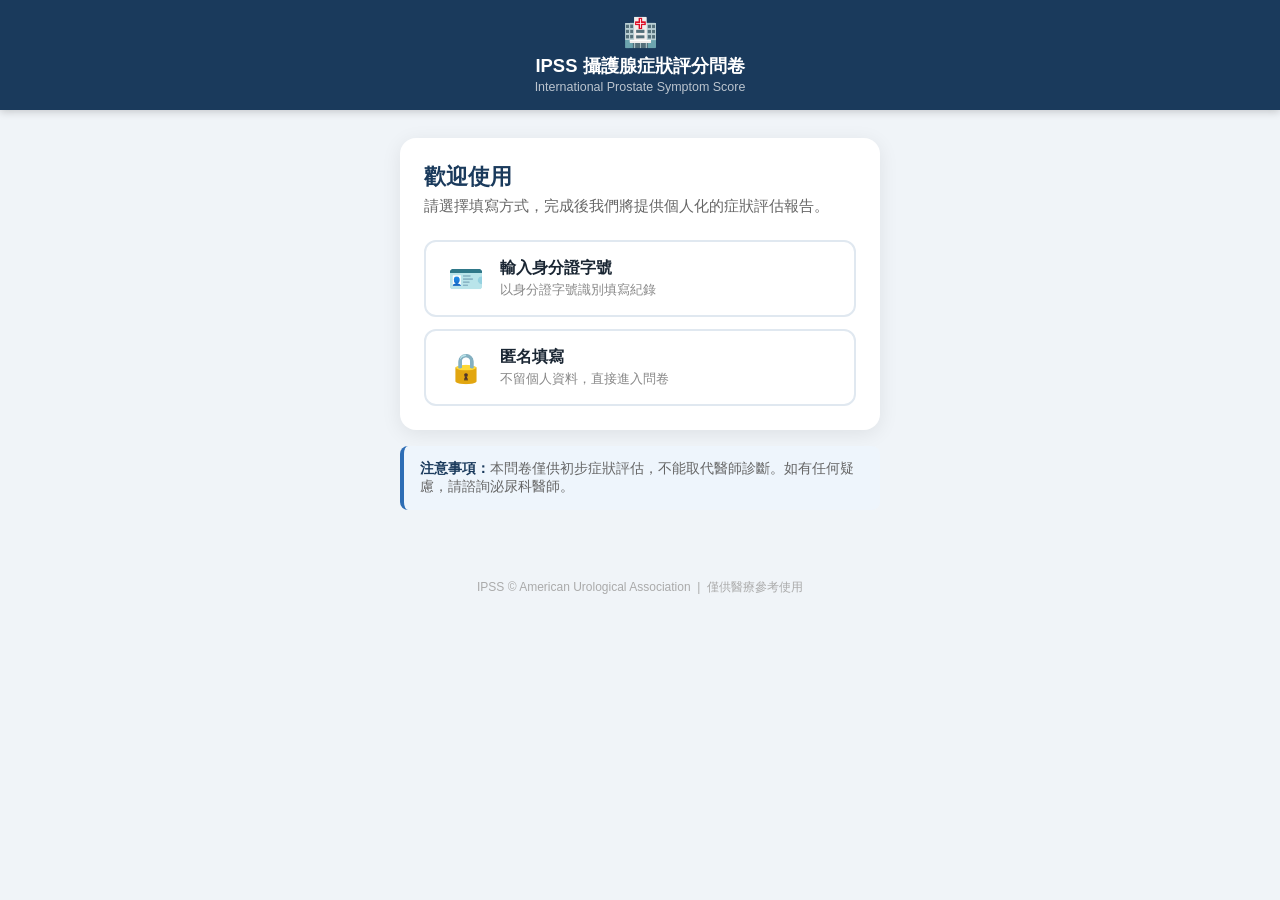
==== result.html @ a805e0fd "新增第8題QoL、ID遮罩、撤銷機制、手機表格提示 - 新增 QoL 生活品質第8題（0-6，獨立計分） - 身分證字號送 Google Sheets 前遮罩後4碼 - 選題後顯示撤銷 Toast（9" ====
<!DOCTYPE html>
<html lang="zh-TW">
<head>
  <meta charset="UTF-8">
  <meta name="viewport" content="width=device-width, initial-scale=1.0">
  <title>IPSS 評估結果</title>
  <link rel="stylesheet" href="style.css">
</head>
<body>

  <header class="app-header">
    <span class="logo-icon">🏥</span>
    <h1>IPSS 評估結果</h1>
    <p>International Prostate Symptom Score</p>
  </header>

  <main class="container">

    <div id="patient-bar" class="patient-info-bar" style="display:none;">
      <span class="info-icon">👤</span>
      <span id="patient-label"></span>
    </div>

    <!-- Score + Grade -->
    <div class="card">
      <div class="score-display">
        <svg id="score-gauge" viewBox="0 0 220 140" width="220" height="140" style="display:block;margin:0 auto;overflow:visible;">
          <path id="gauge-bg-mild"     fill="none" stroke="#8fd4a4" stroke-width="20" stroke-linecap="butt"/>
          <path id="gauge-bg-moderate" fill="none" stroke="#f5c882" stroke-width="20" stroke-linecap="butt"/>
          <path id="gauge-bg-severe"   fill="none" stroke="#f0908a" stroke-width="20" stroke-linecap="butt"/>
          <path id="gauge-fill" d="" fill="none" stroke="#27ae60" stroke-width="20" stroke-linecap="round"/>
          <text id="gauge-score-text" x="110" y="90" text-anchor="middle" font-size="48" font-weight="800" fill="#27ae60" font-family="-apple-system,'PingFang TC',sans-serif">--</text>
          <text x="110" y="118" text-anchor="middle" font-size="13" fill="#999" font-family="-apple-system,'PingFang TC',sans-serif">總分 / 35</text>
          <text x="22"  y="138" text-anchor="middle" font-size="11" fill="#999">0</text>
          <text x="198" y="138" text-anchor="middle" font-size="11" fill="#999">35</text>
        </svg>
      </div>
      <div style="display:flex;justify-content:center;gap:14px;margin:4px 0 12px;flex-wrap:wrap;">
        <span style="display:flex;align-items:center;gap:5px;font-size:12px;color:#555;"><span style="width:12px;height:12px;border-radius:50%;background:#8fd4a4;display:inline-block;"></span>輕度 0–7</span>
        <span style="display:flex;align-items:center;gap:5px;font-size:12px;color:#555;"><span style="width:12px;height:12px;border-radius:50%;background:#f5c882;display:inline-block;"></span>中度 8–19</span>
        <span style="display:flex;align-items:center;gap:5px;font-size:12px;color:#555;"><span style="width:12px;height:12px;border-radius:50%;background:#f0908a;display:inline-block;"></span>重度 20–35</span>
      </div>
      <div class="severity-badge" id="severity-badge"></div>
      <div class="severity-desc" id="severity-desc"></div>
      <!-- QoL 生活品質 -->
      <div id="qol-display" style="text-align:center;margin:4px 0 8px;padding:10px 16px;background:#f8faff;border-radius:10px;display:flex;align-items:center;justify-content:center;gap:10px;">
        <span style="font-size:13px;color:#888;">生活品質（Q8）</span>
        <span id="qol-score-text" style="font-weight:800;font-size:18px;"></span>
        <span id="qol-label-text" style="font-size:14px;color:#555;"></span>
      </div>
    </div>

    <!-- Treatment recommendations -->
    <div class="card">
      <div class="treatment-section">
        <h3>🩺 建議治療方向</h3>
        <div id="treatment-content"></div>
      </div>
    </div>

    <!-- Answer review -->
    <div class="card">
      <div class="treatment-section">
        <h3>📋 作答回顧</h3>
        <table id="answer-table" style="width:100%; border-collapse:collapse; font-size:14px; margin-top:8px;">
          <thead>
            <tr style="background:#eef5fc; color:#1a3a5c;">
              <th style="text-align:left; padding:8px 10px; border-bottom:2px solid #e0e8f0;">題目</th>
              <th style="text-align:center; padding:8px 10px; border-bottom:2px solid #e0e8f0; white-space:nowrap;">分數</th>
            </tr>
          </thead>
          <tbody id="answer-tbody"></tbody>
        </table>
      </div>
    </div>

    <div class="result-footer">
      <p>⚠️ 以上結果僅供參考，請依照醫師評估為準。</p>
      <button class="btn-primary" onclick="restart()">重新填寫</button>
    </div>

  </main>

  <footer class="app-footer">
    IPSS © American Urological Association &nbsp;|&nbsp; 僅供醫療參考使用
  </footer>

  <script src="app.js"></script>
  <script>
    const session = getSession();

    // If no completed session, redirect to start
    if (!session.identity || !session.answers || session.answers.length < QUESTIONS.length || session.qol === undefined) {
      navigate('index.html');
    }

    // Patient info bar
    if (session.identity && session.identity.type !== 'anonymous') {
      const bar = document.getElementById('patient-bar');
      document.getElementById('patient-label').textContent = '身分證字號：' + session.identity.value;
      bar.style.display = 'flex';
    }

    const answers = session.answers;
    const total = answers.reduce((a, b) => a + b, 0);
    const grade = getGrade(total);
    const info = RESULTS[grade];

    const colors = { mild: '#27ae60', moderate: '#e67e22', severe: '#e74c3c' };
    const c = colors[grade];

    // SVG gauge
    (function() {
      const CX = 110, CY = 110, R = 88;
      function pt(s) {
        const a = (s / 35) * Math.PI;
        return [(CX - R * Math.cos(a)).toFixed(1), (CY - R * Math.sin(a)).toFixed(1)];
      }
      function arc(s1, s2) {
        if (s1 >= s2) return '';
        const [x1, y1] = pt(s1), [x2, y2] = pt(s2);
        const large = (s2 - s1) / 35 > 0.5 ? 1 : 0;
        return 'M ' + x1 + ' ' + y1 + ' A ' + R + ' ' + R + ' 0 ' + large + ' 1 ' + x2 + ' ' + y2;
      }
      function fillPath(s) {
        if (s <= 0) return '';
        if (s >= 35) {
          var [xm, ym] = pt(17.5);
          var [xe, ye] = pt(35);
          return 'M 22 110 A ' + R + ' ' + R + ' 0 0 1 ' + xm + ' ' + ym + ' A ' + R + ' ' + R + ' 0 0 1 ' + xe + ' ' + ye;
        }
        const [x, y] = pt(s);
        const large = s / 35 > 0.5 ? 1 : 0;
        return 'M 22 110 A ' + R + ' ' + R + ' 0 ' + large + ' 1 ' + x + ' ' + y;
      }

      // Zone backgrounds
      document.getElementById('gauge-bg-mild').setAttribute('d', arc(0, 7));
      document.getElementById('gauge-bg-moderate').setAttribute('d', arc(7, 19));
      document.getElementById('gauge-bg-severe').setAttribute('d', arc(19, 35));

      // Fill
      document.getElementById('gauge-fill').setAttribute('d', fillPath(total));
      document.getElementById('gauge-fill').setAttribute('stroke', c);
      document.getElementById('gauge-score-text').textContent = total;
      document.getElementById('gauge-score-text').setAttribute('fill', c);
    })();

    // Severity badge
    const badge = document.getElementById('severity-badge');
    badge.textContent = info.grade + '（' + info.range + '）';
    badge.style.background = c;

    // Summary
    document.getElementById('severity-desc').textContent = info.summary;

    // QoL 生活品質顯示
    const qolScore = session.qol;
    document.getElementById('qol-score-text').textContent = qolScore + ' / 6';
    document.getElementById('qol-score-text').style.color = QOL_COLORS[qolScore];
    document.getElementById('qol-label-text').textContent = QOL_LABELS[qolScore];

    // Treatment section
    const container = document.getElementById('treatment-content');

    // Mild: lifestyle only
    if (info.lifestyle) {
      container.innerHTML = `
        <div style="background:#f0f6ff;border-radius:12px;padding:16px;">
          <div style="font-size:0.9rem;font-weight:700;color:#1a3a5c;margin-bottom:10px;">💡 建議生活調整</div>
          <ul style="margin:0;padding-left:18px;color:#444;line-height:2.2;font-size:0.95rem;">
            ${info.lifestyle.tips.map(t=>`<li>${t}</li>`).join('')}
          </ul>
        </div>`;
    }

    // Moderate / Severe: comparison table
    if (info.table) {
      const t = info.table;

      // 表頭：圖示 + 名稱 + 副標 + 星星
      const thCells = t.cols.map(col => {
        const hlBg   = col.highlight ? '#1a3a5c' : '#eef5fc';
        const hlText = col.highlight ? '#fff'    : '#1a3a5c';
        const badge  = col.badge
          ? `<div style="background:#f5a623;color:#1a3a5c;border-radius:20px;padding:1px 8px;font-size:0.65rem;font-weight:700;margin:3px auto 0;display:inline-block;">${col.badge}</div>`
          : '';
        return `<th style="background:${hlBg};color:${hlText};padding:10px 6px;text-align:center;font-size:0.8rem;min-width:70px;border-radius:8px 8px 0 0;">
          <div style="font-size:1.2rem;">${col.icon}</div>
          <div style="font-weight:700;margin-top:2px;">${col.name}</div>
          <div style="font-size:0.68rem;opacity:0.75;">${col.sub}</div>
          <div style="margin-top:4px;">${renderStars(col.stars)}</div>
          ${badge}
        </th>`;
      }).join('');

      // 資料列
      const trRows = t.rows.map((row, ri) => {
        const rowBg = ri % 2 === 0 ? '#fff' : '#f8fbff';
        const tdCells = t.cols.map(col => {
          const val = row.values[col.key];
          const isGood = val.startsWith('✅');
          const isWarn = val.startsWith('⚠️');
          const fg = isGood ? '#2e7d32' : isWarn ? '#b05000' : '#333';
          const colBg = col.highlight ? '#f0f5ff' : rowBg;
          return `<td style="background:${colBg};padding:10px 6px;text-align:center;font-size:0.8rem;color:${fg};border-bottom:1px solid #e8eef6;">${val}</td>`;
        }).join('');
        return `<tr><td style="background:${rowBg};padding:10px 8px;font-size:0.78rem;font-weight:600;color:#555;border-bottom:1px solid #e8eef6;white-space:nowrap;">${row.label}</td>${tdCells}</tr>`;
      }).join('');

      // 優缺點列
      const prosRow = t.cols.map(col => {
        const colBg = col.highlight ? '#e8f2ff' : '#f7faff';
        return `<td style="background:${colBg};padding:8px 6px;vertical-align:top;border-bottom:1px solid #e8eef6;">
          <ul style="margin:0;padding-left:12px;font-size:0.73rem;color:#444;line-height:1.6;">
            ${t.pros[col.key].map(p=>`<li>${p}</li>`).join('')}
          </ul>
        </td>`;
      }).join('');

      const consRow = t.cols.map(col => {
        const colBg = col.highlight ? '#e8f2ff' : '#f7faff';
        return `<td style="background:${colBg};padding:8px 6px;vertical-align:top;">
          <ul style="margin:0;padding-left:12px;font-size:0.73rem;color:#444;line-height:1.6;">
            ${t.cons[col.key].map(c=>`<li>${c}</li>`).join('')}
          </ul>
        </td>`;
      }).join('');

      container.innerHTML = `
        <div style="font-size:12px;color:#aaa;text-align:right;margin-bottom:4px;">← 左右滑動查看 →</div>
      <div style="overflow-x:auto;-webkit-overflow-scrolling:touch;">
          <table style="width:100%;border-collapse:separate;border-spacing:0;font-family:inherit;">
            <thead>
              <tr>
                <th style="background:#f0f4f8;padding:10px 8px;text-align:left;font-size:0.78rem;color:#888;border-radius:8px 0 0 0;"></th>
                ${thCells}
              </tr>
            </thead>
            <tbody>
              ${trRows}
              <tr>
                <td style="padding:8px;font-size:0.78rem;font-weight:600;color:#555;vertical-align:top;border-bottom:1px solid #e8eef6;">優點</td>
                ${prosRow}
              </tr>
              <tr>
                <td style="padding:8px;font-size:0.78rem;font-weight:600;color:#555;vertical-align:top;">注意</td>
                ${consRow}
              </tr>
            </tbody>
          </table>
        </div>
        <div style="margin-top:10px;background:#fff8e1;border-radius:8px;padding:10px 14px;font-size:0.82rem;color:#795548;">
          ⚠️ 以上為一般性說明，實際治療方式請依醫師評估為準。
        </div>`;
    }

    // Answer review table
    const tbody = document.getElementById('answer-tbody');
    QUESTIONS.forEach((q, i) => {
      const score = answers[i];
      const optLabel = q.options.find(o => o.score === score);
      const tr = document.createElement('tr');
      tr.style.borderBottom = '1px solid #e0e8f0';
      tr.innerHTML =
        '<td style="padding:10px 10px; line-height:1.4; color:#444;">' + q.text + '</td>' +
        '<td style="padding:10px 10px; text-align:center; font-weight:700; color:#2d6db5; white-space:nowrap;">' +
          score + '<br><span style="font-size:11px; color:#888; font-weight:400;">' + (optLabel ? optLabel.label : '') + '</span>' +
        '</td>';
      tbody.appendChild(tr);
    });

    // Total row
    const totalTr = document.createElement('tr');
    totalTr.style.background = '#eef5fc';
    totalTr.innerHTML =
      '<td style="padding:10px 10px; font-weight:700; color:#1a3a5c;">總分</td>' +
      '<td style="padding:10px 10px; text-align:center; font-weight:800; font-size:18px;" style="color:' + c + ';">' + total + '</td>';
    tbody.appendChild(totalTr);

    // 遮罩身分證（只保留後4碼）
    const maskedId = session.identity.type === 'idno'
      ? '******' + session.identity.value.slice(-4)
      : '匿名';

    // Persist record to localStorage
    const record = {
      timestamp: new Date().toISOString(),
      identity: { type: session.identity.type, value: maskedId },
      score: total,
      grade: info.grade,
      qol: session.qol,
      answers: answers,
    };
    const records = JSON.parse(localStorage.getItem('ipss_records') || '[]');
    records.push(record);
    localStorage.setItem('ipss_records', JSON.stringify(records));

    // Send to Google Sheets（送遮罩後的資料）
    const SHEETS_URL = 'https://script.google.com/macros/s/AKfycbypbyrwJOj7AdeO3Hhu7jiio6t0wIrCwXsBVBQCEk0CDJsqKFrrcOL4mwzl0zAhEeQJcQ/exec';
    fetch(SHEETS_URL, {
      method: 'POST',
      mode: 'no-cors',
      headers: { 'Content-Type': 'application/json' },
      body: JSON.stringify(record),
    }).catch(() => {}); // 靜默失敗，不影響使用者

    function restart() {
      clearSession();
      navigate('index.html');
    }
  </script>

</body>
</html>
---- style.css ----
/* ===== IPSS App - Shared Styles ===== */
* { box-sizing: border-box; margin: 0; padding: 0; }

body {
  font-family: -apple-system, 'PingFang TC', 'Microsoft JhengHei', sans-serif;
  background: #f0f4f8;
  min-height: 100vh;
  color: #1a2633;
  font-size: 17px;
}

/* ===== Header ===== */
.app-header {
  background: #1a3a5c;
  color: white;
  padding: 16px 20px;
  text-align: center;
  box-shadow: 0 2px 8px rgba(0,0,0,0.18);
}
.app-header .logo-icon { font-size: 28px; display: block; margin-bottom: 4px; }
.app-header h1 { font-size: 1.15rem; font-weight: 700; }
.app-header p { font-size: 0.78rem; opacity: 0.7; margin-top: 2px; }

/* ===== Container / Card ===== */
.container { max-width: 520px; margin: 0 auto; padding: 20px 16px 40px; }
.card {
  background: #fff;
  border-radius: 16px;
  padding: 24px;
  box-shadow: 0 4px 20px rgba(0,0,0,0.08);
  margin-bottom: 16px;
}

/* ===== Legacy header (index/result simple layout) ===== */
.header { text-align: center; margin-bottom: 24px; }
.header .logo { font-size: 48px; margin-bottom: 8px; }
.header h1 { font-size: 24px; color: #1a3a5c; font-weight: 700; }
.header .subtitle { font-size: 12px; color: #888; margin-top: 4px; }
.header .desc { font-size: 14px; color: #555; margin-top: 12px; }

/* ===== Identity Options ===== */
.id-options { display: flex; flex-direction: column; gap: 12px; margin-bottom: 20px; }
.id-option {
  display: flex; align-items: center; gap: 16px;
  padding: 16px 20px; border: 2px solid #e0e8f0; border-radius: 12px;
  cursor: pointer; transition: all 0.2s;
}
.id-option:hover { border-color: #2d6db5; background: #f0f6ff; }
.id-option.active { border-color: #2d6db5; background: #e8f2ff; }
.option-icon { font-size: 28px; }
.option-label { font-size: 17px; font-weight: 600; color: #1a3a5c; }

/* identity-options + identity-btn (enhanced index) */
.identity-options { display: flex; flex-direction: column; gap: 12px; }
.identity-btn {
  display: flex; align-items: center; gap: 14px;
  padding: 16px 20px; border: 2px solid #e0e8f0; border-radius: 12px;
  background: white; cursor: pointer; text-align: left;
  font-family: inherit; font-size: 1rem; color: #1a2633;
  transition: border-color 0.2s, background 0.2s;
}
.identity-btn:hover, .identity-btn:focus { border-color: #2d6db5; background: #f0f6ff; outline: none; }
.identity-btn .btn-icon { font-size: 1.8rem; flex-shrink: 0; width: 40px; text-align: center; }
.identity-btn .btn-label { font-weight: 600; display: block; }
.identity-btn .btn-desc { font-size: 0.82rem; color: #888; margin-top: 2px; display: block; }

/* ===== Input fields ===== */
.input-area { margin-top: 16px; }
.input-group { display: none; flex-direction: column; gap: 10px; margin-top: 12px; }
.input-group.active { display: flex; }
.input-group label { font-weight: 600; font-size: 0.95rem; color: #1a3a5c; }
.hidden { display: none !important; }
.text-input, .input-group input {
  width: 100%; padding: 14px 16px; font-size: 16px;
  border: 2px solid #e0e8f0; border-radius: 10px;
  margin-bottom: 4px; outline: none; font-family: inherit;
  transition: border-color 0.2s;
}
.text-input:focus, .input-group input:focus { border-color: #2d6db5; }

/* ===== Buttons ===== */
.btn-primary {
  width: 100%; padding: 16px; background: #2d6db5; color: #fff;
  font-size: 17px; font-weight: 700; border: none; border-radius: 10px;
  cursor: pointer; font-family: inherit; transition: background 0.2s;
}
.btn-primary:hover, .btn-primary:focus { background: #1a4e8a; outline: none; }
.btn-secondary {
  padding: 14px 24px; background: #f0f4f8; color: #444;
  font-size: 16px; font-weight: 600; border: 2px solid #e0e8f0;
  border-radius: 10px; cursor: pointer; font-family: inherit;
  transition: border-color 0.2s, background 0.2s;
}
.btn-secondary:hover, .btn-secondary:focus { border-color: #2d6db5; background: #e8f2ff; outline: none; }

/* ===== Progress bar ===== */
.progress-section { margin-bottom: 16px; }
.progress-header { display: flex; justify-content: space-between; align-items: center; margin-bottom: 8px; }
.progress-label { font-size: 0.88rem; color: #888; }
.progress-count { font-size: 0.95rem; font-weight: 700; color: #1a3a5c; }
.progress-bar-track { background: #e0e8f0; border-radius: 99px; height: 9px; overflow: hidden; }
.progress-bar-fill {
  background: linear-gradient(90deg, #2d6db5, #5dade2);
  height: 100%; border-radius: 99px; transition: width 0.4s ease;
}
/* legacy progress */
.progress-bar-wrap { height: 8px; background: #e0e8f0; border-radius: 4px; margin: 16px 0 8px; }
.progress-bar { height: 100%; background: #2d6db5; border-radius: 4px; transition: width 0.3s; }
.progress-text { font-size: 13px; color: #888; text-align: center; }

/* ===== Survey question card ===== */
.question-card { padding: 24px; }
.question-number { font-size: 0.82rem; font-weight: 700; color: #2d6db5; text-transform: uppercase; letter-spacing: 0.08em; margin-bottom: 10px; }
.question-text { font-size: 1.1rem; font-weight: 600; color: #1a3a5c; line-height: 1.55; margin-bottom: 22px; }
.q-number { font-size: 13px; color: #2d6db5; font-weight: 700; margin-bottom: 12px; }
.q-text { font-size: 18px; color: #1a3a5c; font-weight: 600; line-height: 1.6; margin-bottom: 24px; }

/* ===== Option buttons ===== */
.options-list, .options { display: flex; flex-direction: column; gap: 10px; margin-bottom: 8px; }
.option-btn {
  display: flex; align-items: center; gap: 14px;
  padding: 14px 16px; border: 2px solid #e0e8f0; border-radius: 10px;
  background: #fff; cursor: pointer; text-align: left;
  font-family: inherit; font-size: 1rem; color: #1a2633;
  transition: border-color 0.15s, background 0.15s;
  width: 100%;
}
.option-btn:hover, .option-btn:focus { border-color: #2d6db5; background: #f0f6ff; outline: none; }
.option-btn.selected { border-color: #2d6db5; background: #ddeaf8; }
.option-score, .opt-score {
  min-width: 32px; height: 32px; background: #e0e8f0; border-radius: 50%;
  display: flex; align-items: center; justify-content: center;
  font-weight: 700; color: #2d6db5; font-size: 15px; flex-shrink: 0;
  transition: background 0.15s;
}
.option-btn.selected .option-score,
.option-btn.selected .opt-score { background: #2d6db5; color: #fff; }
.option-text, .opt-label { font-size: 1rem; color: #333; line-height: 1.4; }

/* ===== Survey navigation ===== */
.survey-nav { display: flex; gap: 12px; }
.survey-nav .btn-secondary { flex: 1; }
.survey-nav .btn-next { flex: 2; }
.nav-btns { display: flex; gap: 12px; }
.nav-btns .btn-primary { flex: 1; }

/* ===== Error message ===== */
.error-msg { color: #b03030; font-size: 0.9rem; margin-top: 10px; display: none; font-weight: 500; }
.error-msg.visible { display: block; }

/* ===== Patient info bar ===== */
.patient-info-bar {
  background: #1a3a5c; color: white; border-radius: 12px;
  padding: 12px 18px; font-size: 0.88rem; margin-bottom: 16px;
  display: flex; align-items: center; gap: 10px;
}
.patient-info-bar .info-icon { font-size: 1.2rem; }

/* ===== Result page ===== */
.score-display { text-align: center; margin: 16px 0 20px; }
.score-circle {
  width: 120px; height: 120px; border-radius: 50%; border: 6px solid #2d6db5;
  display: flex; flex-direction: column; align-items: center; justify-content: center;
  margin: 0 auto;
}
.score-num { font-size: 42px; font-weight: 800; color: #2d6db5; line-height: 1; }
.score-label { font-size: 13px; color: #888; margin-top: 2px; }
.severity-badge {
  display: block; text-align: center; width: fit-content;
  margin: 0 auto 12px;
  padding: 6px 24px; border-radius: 20px;
  color: #fff; font-size: 16px; font-weight: 700;
}
.severity-desc { font-size: 15px; color: #444; text-align: center; margin-bottom: 20px; line-height: 1.6; }
.treatment-section { margin-top: 4px; }
.treatment-section h3 { font-size: 16px; color: #1a3a5c; font-weight: 700; margin-bottom: 12px; }
.treatment-section ul { list-style: none; display: flex; flex-direction: column; gap: 10px; }
.treatment-section li { font-size: 15px; color: #333; line-height: 1.5; padding: 12px 14px; background: #f7faff; border-radius: 8px; }
.result-footer { margin-top: 24px; text-align: center; }
.result-footer p { font-size: 13px; color: #888; margin-bottom: 16px; }

/* ===== Notice / welcome ===== */
.welcome-title { font-size: 1.35rem; font-weight: 700; color: #1a3a5c; margin-bottom: 6px; }
.welcome-subtitle { color: #666; font-size: 0.92rem; margin-bottom: 24px; }
.notice-box {
  background: #eef5fc; border-left: 4px solid #2d6db5;
  border-radius: 8px; padding: 14px 16px;
  font-size: 0.85rem; color: #666; margin-top: 4px;
}
.notice-box strong { color: #1a3a5c; }

/* ===== Footer ===== */
.app-footer { text-align: center; color: #aaa; font-size: 0.75rem; padding: 20px 16px; line-height: 1.6; }

/* ===== Touch optimization ===== */
.option-btn, .identity-btn, .btn-primary, .btn-secondary {
  touch-action: manipulation;
  -webkit-tap-highlight-color: transparent;
}
.option-btn { min-height: 54px; }
.identity-btn { min-height: 60px; }
.btn-primary { min-height: 52px; }
.btn-secondary { min-height: 52px; }

/* ===== Responsive ===== */
@media (min-width: 480px) {
  body { font-size: 18px; }
  .container { padding: 28px 20px 48px; }
  .question-text, .q-text { font-size: 1.15rem; }
}

@media (max-width: 400px) {
  .option-btn { padding: 16px 14px; font-size: 0.95rem; }
  .identity-btn { padding: 18px 14px; }
  .survey-nav { gap: 8px; }
  .survey-nav .btn-secondary, .survey-nav .btn-next { padding: 16px 10px; font-size: 15px; }
}
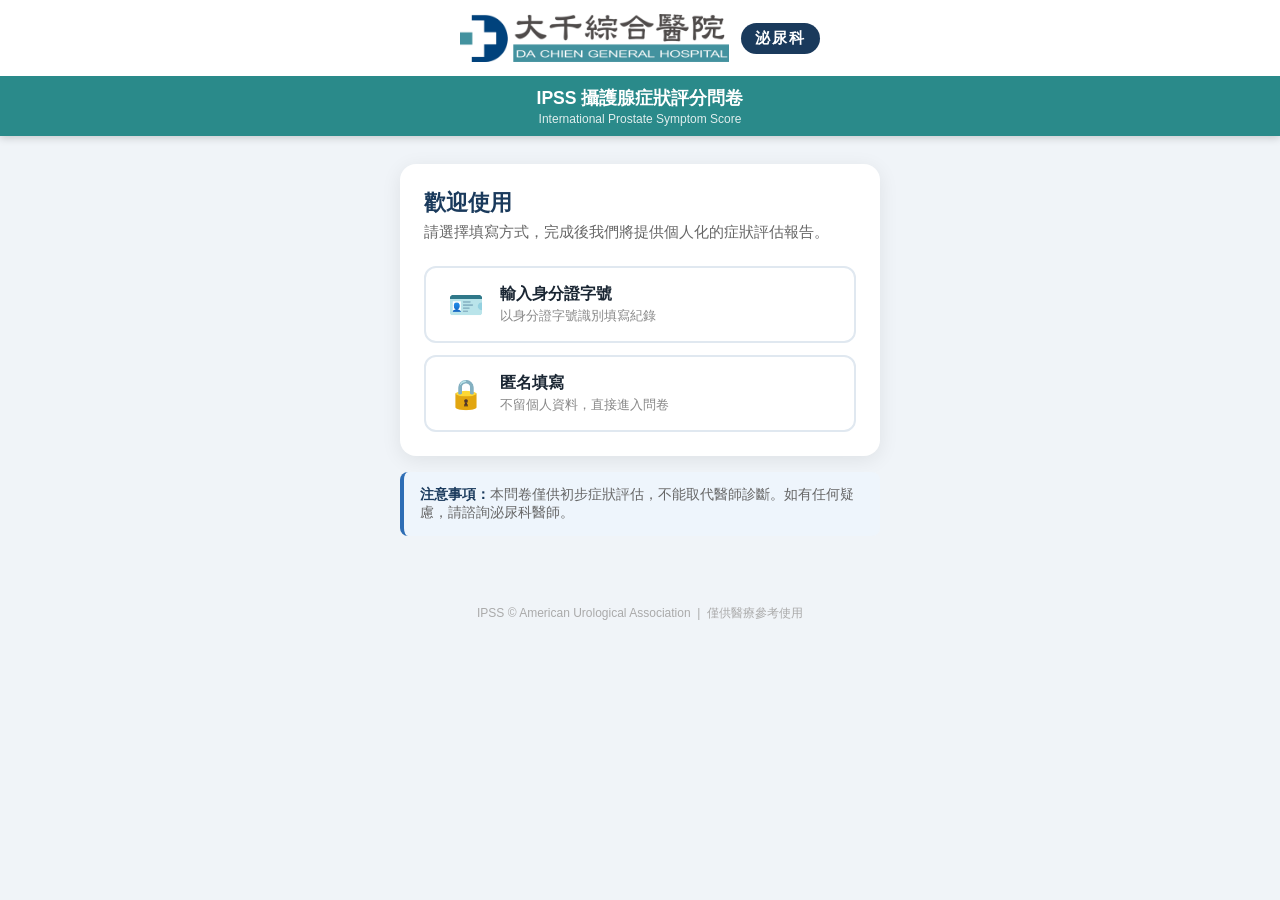
==== commit 67867486: "所有頁面統一套用大千醫院 logo header" ====
--- a/result.html
+++ b/result.html
@@ -9,9 +9,14 @@
 <body>
 
   <header class="app-header">
-    <span class="logo-icon">🏥</span>
-    <h1>IPSS 評估結果</h1>
-    <p>International Prostate Symptom Score</p>
+    <div class="hospital-brand">
+      <img src="logo.png" alt="大千綜合醫院" class="hospital-logo">
+      <span class="dept-tag">泌尿科</span>
+    </div>
+    <div class="header-title-bar">
+      <h1>IPSS 評估結果</h1>
+      <p>International Prostate Symptom Score</p>
+    </div>
   </header>
 
   <main class="container">
@@ -94,10 +99,11 @@
       navigate('index.html');
     }
 
-    // Patient info bar
+    // Patient info bar（病患螢幕只顯示後4碼）
     if (session.identity && session.identity.type !== 'anonymous') {
       const bar = document.getElementById('patient-bar');
-      document.getElementById('patient-label').textContent = '身分證字號：' + session.identity.value;
+      const masked = '******' + session.identity.value.slice(-4);
+      document.getElementById('patient-label').textContent = '身分證字號：' + masked;
       bar.style.display = 'flex';
     }
 
@@ -130,8 +136,7 @@
           return 'M 22 110 A ' + R + ' ' + R + ' 0 0 1 ' + xm + ' ' + ym + ' A ' + R + ' ' + R + ' 0 0 1 ' + xe + ' ' + ye;
         }
         const [x, y] = pt(s);
-        const large = s / 35 > 0.5 ? 1 : 0;
-        return 'M 22 110 A ' + R + ' ' + R + ' 0 ' + large + ' 1 ' + x + ' ' + y;
+        return 'M 22 110 A ' + R + ' ' + R + ' 0 0 1 ' + x + ' ' + y;
       }
 
       // Zone backgrounds
@@ -278,31 +283,34 @@
       '<td style="padding:10px 10px; text-align:center; font-weight:800; font-size:18px;" style="color:' + c + ';">' + total + '</td>';
     tbody.appendChild(totalTr);
 
-    // 遮罩身分證（只保留後4碼）
-    const maskedId = session.identity.type === 'idno'
-      ? '******' + session.identity.value.slice(-4)
-      : '匿名';
-
     // Persist record to localStorage
     const record = {
       timestamp: new Date().toISOString(),
-      identity: { type: session.identity.type, value: maskedId },
-      score: total,
+      mode: session.identity.type === 'idno' ? '身分證' : '匿名',
+      patientId: session.identity.type === 'idno' ? session.identity.value : '',
+      q1: answers[0], q2: answers[1], q3: answers[2], q4: answers[3],
+      q5: answers[4], q6: answers[5], q7: answers[6],
+      qol: session.qol !== undefined ? session.qol : '',
+      total: total,
       grade: info.grade,
-      qol: session.qol,
-      answers: answers,
     };
     const records = JSON.parse(localStorage.getItem('ipss_records') || '[]');
     records.push(record);
     localStorage.setItem('ipss_records', JSON.stringify(records));
 
-    // Send to Google Sheets（送遮罩後的資料）
-    const SHEETS_URL = 'https://script.google.com/macros/s/AKfycbypbyrwJOj7AdeO3Hhu7jiio6t0wIrCwXsBVBQCEk0CDJsqKFrrcOL4mwzl0zAhEeQJcQ/exec';
+    // Send to Google Sheets（送完整身分證碼供研究用）
+    const SHEETS_URL = 'https://script.google.com/macros/s/AKfycbyi-eli8ARqVOHgY2khEwFb7qBBVf75PCsbzyFZRBjRNy9LWfdDCjNIUQjyuBCEDjK4/exec';
     fetch(SHEETS_URL, {
       method: 'POST',
       mode: 'no-cors',
-      headers: { 'Content-Type': 'application/json' },
-      body: JSON.stringify(record),
+      body: JSON.stringify({
+        timestamp: record.timestamp,
+        identity: { type: session.identity.type, value: session.identity.value },
+        answers: answers,
+        qol: session.qol !== undefined ? session.qol : '',
+        score: total,
+        grade: info.grade,
+      }),
     }).catch(() => {}); // 靜默失敗，不影響使用者
 
     function restart() {
--- a/style.css
+++ b/style.css
@@ -11,15 +11,38 @@
 
 /* ===== Header ===== */
 .app-header {
+  text-align: center;
+  box-shadow: 0 2px 8px rgba(0,0,0,0.18);
+}
+.app-header .logo-icon { font-size: 28px; display: block; margin-bottom: 4px; }
+.hospital-brand {
+  display: flex;
+  align-items: center;
+  justify-content: center;
+  gap: 12px;
+  background: #ffffff;
+  padding: 14px 20px;
+}
+.hospital-logo {
+  height: 48px;
+  width: auto;
+}
+.dept-tag {
   background: #1a3a5c;
   color: white;
-  padding: 16px 20px;
-  text-align: center;
-  box-shadow: 0 2px 8px rgba(0,0,0,0.18);
-}
-.app-header .logo-icon { font-size: 28px; display: block; margin-bottom: 4px; }
-.app-header h1 { font-size: 1.15rem; font-weight: 700; }
-.app-header p { font-size: 0.78rem; opacity: 0.7; margin-top: 2px; }
+  font-size: 0.95rem;
+  font-weight: 600;
+  padding: 5px 14px;
+  border-radius: 20px;
+  letter-spacing: 2px;
+}
+.header-title-bar {
+  background: #2a8a8a;
+  color: white;
+  padding: 10px 20px;
+}
+.header-title-bar h1 { font-size: 1.1rem; font-weight: 700; margin: 0; }
+.header-title-bar p { font-size: 0.75rem; opacity: 0.85; margin-top: 2px; }
 
 /* ===== Container / Card ===== */
 .container { max-width: 520px; margin: 0 auto; padding: 20px 16px 40px; }
